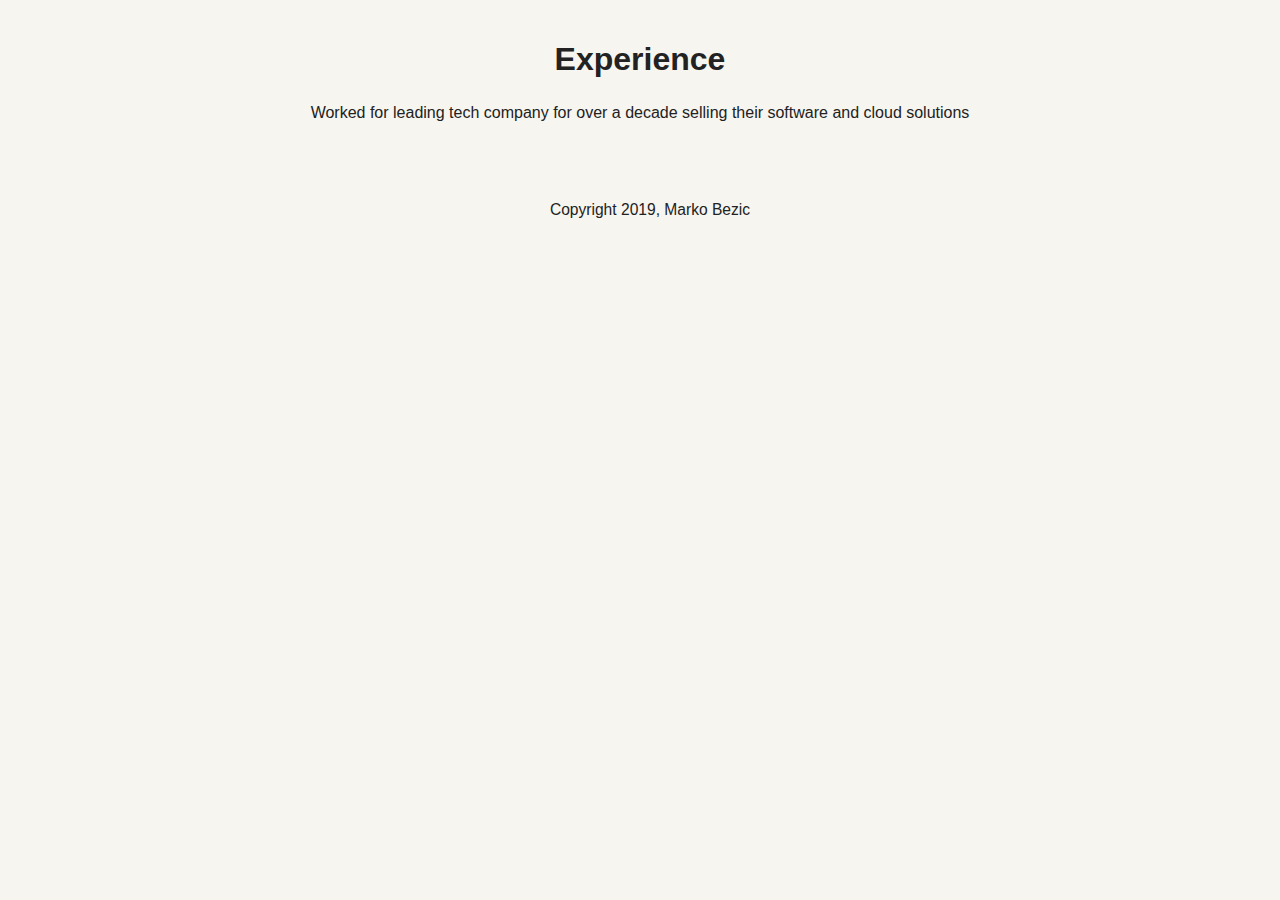
==== portfolio_update_v1/experience.html @ b82dba42 "added new page" ====
<!DOCTYPE html>
<html lang="en">
<head>
    <title>Experience</title>
    <link rel="stylesheet" href="styles.css">
</head>
    
<body>
    <main>
        <H1>Experience</H1>
        <p>Worked for leading tech company for over a decade selling their software and cloud solutions</p>
    </main>
    <footer>
        <p class="copyright">Copyright 2019, Marko Bezic</p>
    </footer>
</body>
</html>
---- portfolio_update_v1/styles.css ----
/* Global Layout Set-up */
* { 
  box-sizing: border-box;
}
  
body {
  margin: 0;
  padding: 0;
  text-align: center;
  font-family: 'Roboto', sans-serif;
  color: #222;
  background: #f7f5f0;
}
/* Link Styles */

a {
  text-decoration: none;
  color: #999;
}
a:hover {
  color: #6633ff;
}

/* Section Styles */

.main-nav {
  width: 100%;
  background: black;
  min-height: 30px;
  padding: 10px;
  position: fixed;
  text-align: center;
}
.nav {
  display: flex;
  justify-content: space-around;
  font-weight: 700;
  list-style-type: none;
  margin: 0 auto;
  padding: 0;
}

.nav .name {
    display: block;
    margin-right: auto;
    color: white;
}
.nav li {
  padding: 5px 10px 10px 10px;
}
.nav a {
  transition: all .5s;
}
.nav a:hover {
  color: white
}

header {
  text-align: center;
  background: url('images/TorontoMyPic.jpg') no-repeat top center ;
  background-size: cover;
  overflow: hidden;
  padding-top: 60px;
}
header {
  line-height: 1.5;
}
header .profile-image {
  margin-top: 50px;
  width: 150px;
  height: 150px;
  border-radius: 50%;
  border: 3px solid white;
  transition: all .5s;
}
header .profile-image:hover {
  transform: scale(1.2) rotate(5deg);
}
.tag {
  background-color: #efefef;
  color: black;
  padding: 10px;
  border-radius: 5px;
  display: table;
  margin: 10px auto;
} 
.location {
  background-color: #222;
  color: yellow;
}
.card {
  margin: 30px;
  padding: 20px 40px 40px;
  max-width: 500px;
  text-align: left;
  background: #fff;
  border-bottom: 4px solid #ccc;
  border-radius: 6px;
  transition: all .5s;
}
.card:hover {
  border-color: #ff99ff;
}

ul.skills {
  padding: 0;
  text-align: center;
}

.skills li {
  border-radius: 6px;
  display: inline-block;
  background: #ff9904;
  color: white;
  padding: 5px 10px;
  margin: 2px;
}

.skills li:nth-child(odd) {
  background: #0399ff;
}

footer {
  width: 100%;
  min-height: 30px;
  padding: 20px 0 40px 20px;
}

footer .copyright {
  top: -8px;
  font-size: .75em;
}

footer ul {
  list-style-type: none;
  margin: 0;
  padding: 0;
}

footer ul li {
  display: inline-block;
}

a.social {
  display: inline-block;
  text-indent: -9999px;
  margin-left: 5px;
  width: 30px;
  height: 30px;
  background-size: 30px 30px;
  opacity: .4;
  transition: all .5s;
}
a.twitter {
  background-image: url(images/twitter.svg);
}
a.linkedin {
  background-image: url(images/linkedin.svg);
}
a.github {
  background-image: url(images/github.svg);
}
a.social:hover {
  opacity: 1;
}
.clearfix {
  clear: both;
}

/* Styles for larger screens */
@media screen and (min-width: 720px) {
  
  .flex {
      display: -ms-flexbox;      /* TWEENER - IE 10 */
      display: flex; 
      max-width: 1200px;
      -ms-flex-pack: distribute;
      justify-content: space-around;
      margin: 0 auto;
  }

  header {
    min-height: 470px;
  }

  .nav {
    max-width: 1200px;
    padding: 0 30px;
  }


  main {
    padding-top: 20px;
  }

  main p {
    line-height: 1.6em;
  }

  footer {
    font-size: 1.3em;
    max-width: 1200px;
    margin: 40px auto;
  }

}
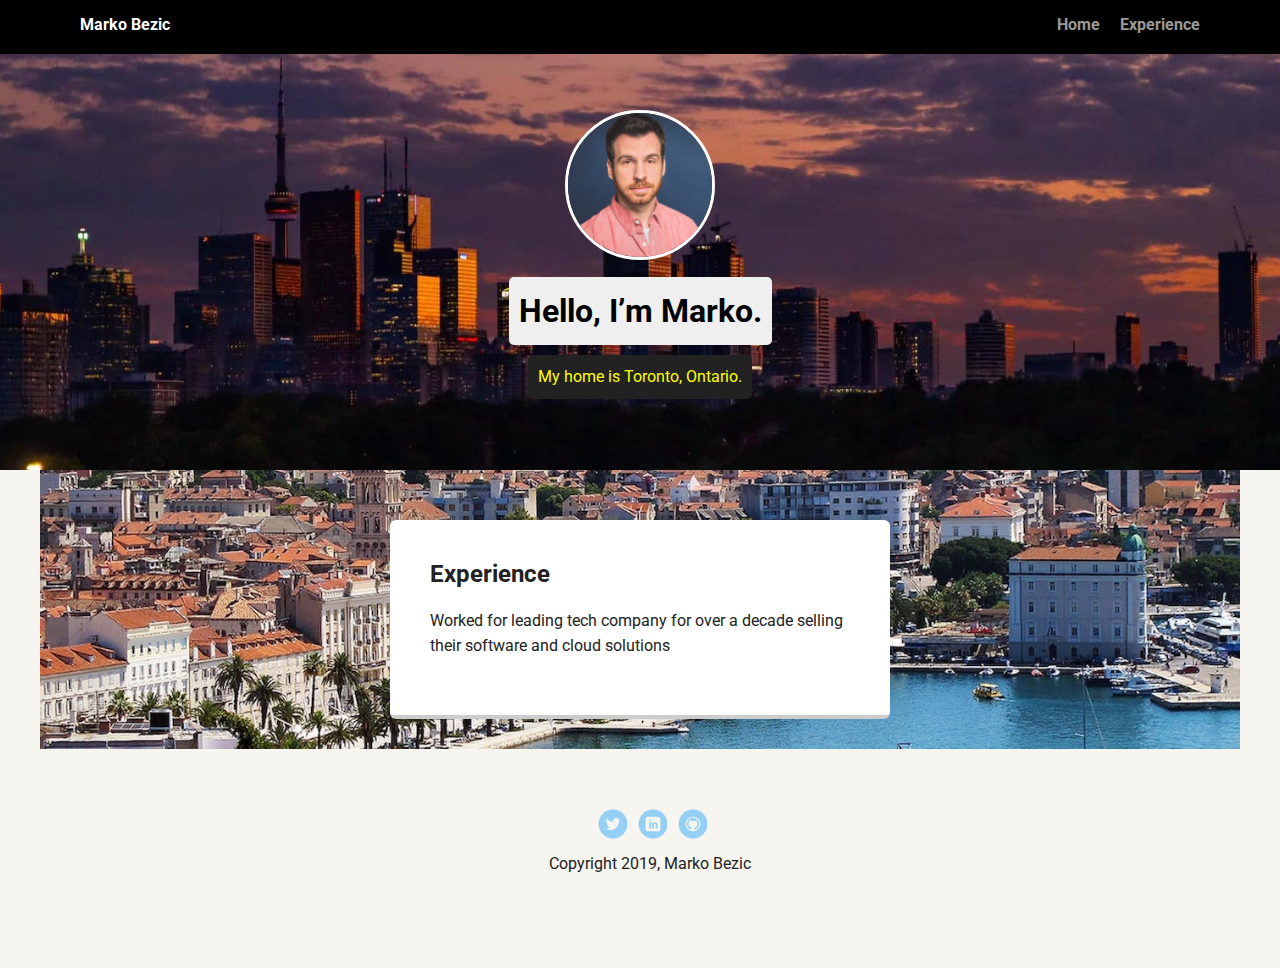
==== commit 4b6643c5: "updated experience.html" ====
--- a/portfolio_update_v1/experience.html
+++ b/portfolio_update_v1/experience.html
@@ -1,17 +1,41 @@
-<!DOCTYPE html>
+<!doctype html>
 <html lang="en">
 <head>
-    <title>Experience</title>
-    <link rel="stylesheet" href="styles.css">
-</head>
-    
-<body>
-    <main>
-        <H1>Experience</H1>
+  <meta charset="utf-8">
+  <title>Marko Bezic's Profile</title>
+  <meta name="viewport" content="width=device-width, initial-scale=1.0">
+  <link rel="stylesheet" href="styles.css">
+  <link href="https://fonts.googleapis.com/css?family=Muli%7CRoboto:400,300,500,700,900" rel="stylesheet"></head>
+  <body>
+
+    <div class="main-nav">
+        <ul class="nav">
+          <li class="name">Marko Bezic</li>
+          <li><a href="index.html">Home</a></li>
+          <li><a href="experience.html">Experience</a></li>
+        </ul>
+    </div>
+
+    <header>
+      <img src="images/Me.jpg" alt="Pic of Marko Bezic" class="profile-image">
+      <h1 class="tag name">Hello, I’m Marko.</h1>
+      <p class="tag location">My home is Toronto, Ontario.</p>
+    </header>
+
+    <main class="flex">
+      <div class="card">
+        <h2>Experience</h2>
         <p>Worked for leading tech company for over a decade selling their software and cloud solutions</p>
+      </div> 
+
     </main>
     <footer>
-        <p class="copyright">Copyright 2019, Marko Bezic</p>
+      <ul>
+        <li><a href="https://twitter.com/marko_bezic" class="social twitter">Twitter</a></li>
+        <li><a href="https://www.linkedin.com/in/markobezic/" class="social linkedin">LinkedIn</a></li>
+        <li><a href="https://github.com/markobezic" class="social github">Github</a></li>
+      </ul>
+      <p class="copyright">Copyright 2019, Marko Bezic</p>
     </footer>
-</body>
-</html>+  </body>
+  </html>
--- a/portfolio_update_v1/styles.css
+++ b/portfolio_update_v1/styles.css
@@ -74,7 +74,7 @@
   transition: all .5s;
 }
 header .profile-image:hover {
-  transform: scale(1.2) rotate(5deg);
+  transform: scale(1.8) rotate(360deg);
 }
 .tag {
   background-color: #efefef;
@@ -119,7 +119,13 @@
 .skills li:nth-child(odd) {
   background: #0399ff;
 }
-
+main {
+  text-align: center;
+  background: url('images/SplitCro.jpg') no-repeat bottom center ;
+  background-size: cover;
+  overflow: hidden;
+  padding-top: 10px;
+}
 footer {
   width: 100%;
   min-height: 30px;
